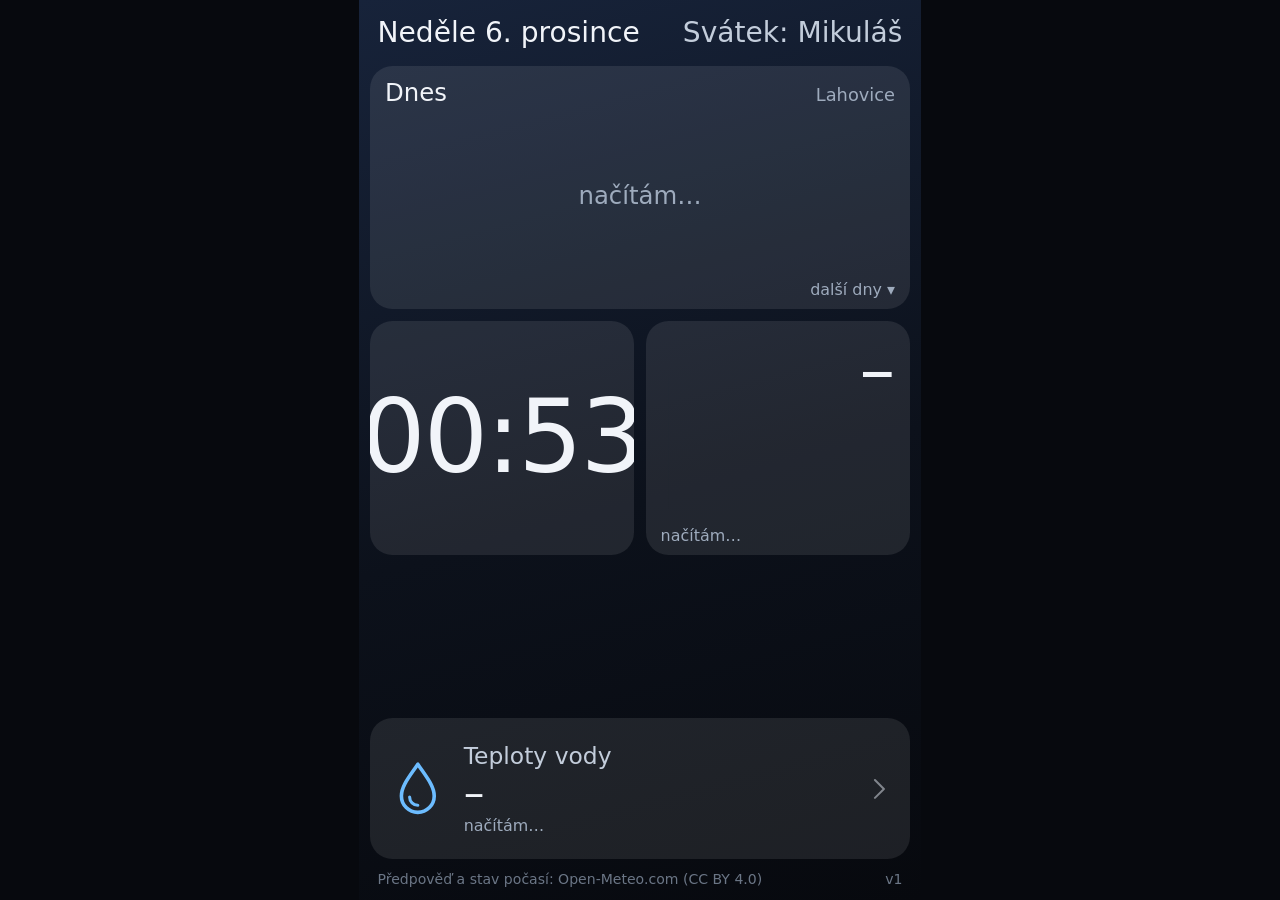
==== index.html @ abb748e3 "Dashboard v1: datum, svatek, hodiny, predpoved, aktualni pocasi, teploty vody Staticka stranka pro t" ====
<!DOCTYPE html>
<html lang="cs">
<head>
<meta charset="utf-8">
<meta name="viewport" content="width=device-width, initial-scale=1, minimum-scale=1, maximum-scale=1, user-scalable=no">
<meta name="robots" content="noindex, nofollow">
<meta name="theme-color" content="#0b0f17">
<title>Domů</title>
<!-- Číslo verze je na dvou místech: zde (APP_VERSION) a ve version.json. Měň vždy obě.
     Odkazy na CSS a JS dostanou ?v=<verze>, aby je prohlížeč nepodal ze staré cache. -->
<script>
var APP_VERSION = '1';
document.write('<link rel="stylesheet" href="style.css?v=' + APP_VERSION + '">');
</script>
</head>
<body>
<div class="app" id="app">

  <header class="top">
    <div class="top-date" id="date">&nbsp;</div>
    <div class="top-name" id="nameday">&nbsp;</div>
  </header>

  <section class="tile forecast" id="forecast" role="button" aria-expanded="false">
    <div class="fc-head">
      <span class="fc-title">Dnes</span>
      <span class="fc-minmax" id="fcMinMax"></span>
      <span class="fc-place" id="fcPlace"></span>
    </div>
    <div class="fc-cols" id="fcCols"></div>
    <div class="fc-foot">
      <span class="note" id="fcNote"></span>
      <span class="fc-more" id="fcMore">další dny ▾</span>
    </div>
  </section>

  <section class="row2">
    <div class="tile clock">
      <div class="clock-time" id="clock">--:--</div>
    </div>
    <div class="tile now" id="now">
      <div class="now-main">
        <span class="now-icon" id="nowIcon"></span>
        <span class="now-temp" id="nowTemp">–</span>
      </div>
      <div class="now-word" id="nowWord">&nbsp;</div>
      <div class="now-wind" id="nowWind">&nbsp;</div>
      <div class="note" id="nowNote"></div>
    </div>
  </section>

  <!-- Místo pro další dlaždice: přidej sem <div class="tile">…</div>, mřížka je rozloží vedle sebe. -->
  <section class="spare" id="spare"></section>

  <nav class="links" id="links"></nav>

  <footer class="foot">
    <span id="credits">Předpověď a stav počasí: Open-Meteo.com (CC BY 4.0)</span>
    <span id="version"></span>
  </footer>

  <!-- Rozbalený výhled na další dny; překrývá dlaždice pod předpovědí. -->
  <div class="days" id="days" hidden></div>

  <pre class="debug" id="debug" hidden></pre>
</div>

<script>
['svatky.js', 'icons.js', 'app.js'].forEach(function (file) {
  document.write('<script src="' + file + '?v=' + APP_VERSION + '"><\/script>');
});
</script>
</body>
</html>
---- style.css ----
/* Domácí dashboard – tablet 601×962 CSS px na výšku (Chrome/WebView 95).
   1rem = 1/60 šířky nebo 1/96 výšky viewportu (menší z obou), celá stránka je 60×96 rem.
   Žádné backdrop-filter, žádné trvalé animace (slabý čip). */

html {
  font-size: min(1.6667vw, 1.0417vh);
  height: 100%;
  -webkit-text-size-adjust: 100%;
  text-size-adjust: 100%;
}

* { box-sizing: border-box; }

body {
  margin: 0;
  height: 100%;
  overflow: hidden;
  background: #07090e;
  color: #f1f4f9;
  font-family: Roboto, "Segoe UI", system-ui, sans-serif;
  font-weight: 400;
  display: flex;
  align-items: center;
  justify-content: center;
  touch-action: none;
  -webkit-user-select: none;
  user-select: none;
  -webkit-touch-callout: none;
  -webkit-tap-highlight-color: transparent;
  cursor: default;
}

.app {
  position: relative;
  width: 60rem;
  height: 96rem;
  padding: 1.2rem;
  display: grid;
  grid-template-rows: 4.6rem 26rem 25rem 1fr 15rem 2rem;
  grid-row-gap: 1.2rem;
  row-gap: 1.2rem;
  background: linear-gradient(165deg, #17233a 0%, #0c111b 55%, #07090e 100%);
  overflow: hidden;
}

/* ---- společné ---- */

.tile {
  background: rgba(255, 255, 255, 0.09);
  border-radius: 2.4rem;
  padding: 1.4rem 1.6rem;
  min-width: 0;
  min-height: 0;
  overflow: hidden;
}

.note {
  font-size: 1.7rem;
  line-height: 2rem;
  color: #9eabbd;
  white-space: nowrap;
  overflow: hidden;
  text-overflow: ellipsis;
}
.note.warn { color: #ffc46b; }

.dim { opacity: 0.4; }

.ic { display: block; width: 100%; height: 100%; }

/* ---- horní řádek ---- */

.top {
  display: flex;
  align-items: center;
  justify-content: space-between;
  padding: 0 0.8rem;
  font-size: 3rem;
  line-height: 1;
  white-space: nowrap;
}
.top-date { font-weight: 500; }
.top-name { color: #c3cddb; font-weight: 300; overflow: hidden; text-overflow: ellipsis; padding-left: 1.5rem; }
.top-name.long { font-size: 2.3rem; }

/* ---- předpověď ---- */

.forecast {
  display: flex;
  flex-direction: column;
  padding-bottom: 1rem;
}
.forecast.open { background: rgba(255, 255, 255, 0.14); }

.fc-head {
  display: flex;
  align-items: baseline;
  font-size: 2.6rem;
  line-height: 3rem;
  white-space: nowrap;
}
.fc-title { font-weight: 500; }
.fc-minmax { margin-left: 1.6rem; font-weight: 300; }
.fc-minmax .lo { color: #8fc6ff; }
.fc-minmax .hi { color: #ffb38a; margin-left: 1.2rem; }
.fc-place { margin-left: auto; font-size: 1.9rem; color: #9eabbd; }

.fc-cols {
  flex: 1;
  display: flex;
  align-items: stretch;
  margin: 0.8rem -0.4rem 0.6rem;
  min-height: 0;
}
.fc-col {
  flex: 1 1 0;
  min-width: 0;
  display: flex;
  flex-direction: column;
  align-items: center;
  justify-content: space-between;
  padding: 0.5rem 0;
  border-radius: 1.4rem;
}
.fc-col.next { background: rgba(108, 188, 255, 0.13); border-radius: 0; }
.fc-col.next.first { border-radius: 1.4rem 0 0 1.4rem; }
.fc-col.next.last { border-radius: 0 1.4rem 1.4rem 0; }
.fc-col.next.first.last { border-radius: 1.4rem; }
.fc-col.next .fc-time { color: #8fc6ff; }
.fc-time { font-size: 2.1rem; line-height: 2.4rem; color: #c3cddb; }
.fc-icon { width: 6rem; height: 6rem; }
.fc-temp { font-size: 3.2rem; line-height: 3.4rem; font-weight: 300; }
.fc-pop { font-size: 1.9rem; line-height: 2.2rem; color: #6cbcff; }
.fc-pop.zero { color: #6b7686; }

.fc-msg {
  flex: 1;
  display: flex;
  align-items: center;
  justify-content: center;
  font-size: 2.6rem;
  color: #9eabbd;
}

.fc-foot { display: flex; justify-content: space-between; align-items: center; }
.fc-more { font-size: 1.7rem; line-height: 2rem; color: #9eabbd; padding-left: 1rem; white-space: nowrap; }

/* ---- rozbalený výhled ---- */

.days {
  position: absolute;
  left: 1.2rem;
  right: 1.2rem;
  top: 34.2rem; /* padding + horní řádek + předpověď + 2 mezery */
  background: #232d3f;
  border-radius: 2.4rem;
  padding: 0.8rem 2rem 1rem;
  box-shadow: 0 1rem 3rem rgba(0, 0, 0, 0.6);
  z-index: 5;
}
.days[hidden] { display: none; }
.day {
  display: flex;
  align-items: center;
  height: 6.2rem;
  font-size: 2.9rem;
  white-space: nowrap;
  border-top: 1px solid rgba(255, 255, 255, 0.1);
}
.day:first-child { border-top: 0; }
.day-name { width: 17rem; }
.day-name small { font-size: 2.1rem; color: #9eabbd; margin-left: 0.8rem; }
.day-icon { width: 5rem; height: 5rem; }
.day-temp { margin-left: auto; width: 17rem; text-align: right; font-weight: 300; }
.day-temp .lo { color: #8fc6ff; }
.day-temp .hi { color: #ffb38a; margin-left: 1.2rem; }
.day-rain { width: 11rem; text-align: right; font-size: 2.3rem; color: #6cbcff; }
.day-rain.zero { color: #6b7686; }

/* ---- hodiny a aktuální počasí ---- */

.row2 {
  display: grid;
  grid-template-columns: 1fr 1fr;
  grid-column-gap: 1.2rem;
  column-gap: 1.2rem;
  min-height: 0;
}

.clock { display: flex; align-items: center; justify-content: center; padding: 0; }
.clock-time {
  font-family: "sans-serif-thin", Roboto, "Segoe UI", system-ui, sans-serif;
  font-size: 10.8rem;
  line-height: 1;
  font-weight: 100;
  font-variant-numeric: tabular-nums;
  letter-spacing: -0.02em;
}

.now { display: flex; flex-direction: column; justify-content: space-between; padding-top: 1rem; padding-bottom: 1rem; }
.now-main { display: flex; align-items: center; justify-content: space-between; }
.now-icon { width: 8.6rem; height: 8.6rem; flex: none; }
.now-temp {
  font-family: "sans-serif-thin", Roboto, "Segoe UI", system-ui, sans-serif;
  font-size: 7.6rem;
  line-height: 8.6rem;
  font-weight: 100;
  white-space: nowrap;
}
.now-word { font-size: 2.8rem; line-height: 3.2rem; white-space: nowrap; overflow: hidden; text-overflow: ellipsis; }
.now-wind { font-size: 2.5rem; line-height: 3rem; color: #c3cddb; white-space: nowrap; }

/* ---- volné místo a rozcestník ---- */

.spare, .links {
  display: grid;
  grid-auto-flow: column;
  grid-auto-columns: 1fr;
  grid-column-gap: 1.2rem;
  column-gap: 1.2rem;
  min-height: 0;
}

.link {
  display: flex;
  align-items: center;
  color: inherit;
  text-decoration: none;
  padding: 1.2rem 1.6rem;
}
.link:active { background: rgba(255, 255, 255, 0.18); }
.link-icon { width: 7rem; height: 7rem; flex: none; margin-right: 1.4rem; }
.link-body { flex: 1; min-width: 0; }
.link-title { font-size: 2.5rem; line-height: 3rem; color: #c3cddb; white-space: nowrap; }
.link-value { font-size: 4.4rem; line-height: 5rem; font-weight: 300; white-space: nowrap; }
.link-value small { font-size: 2.5rem; color: #c3cddb; margin-left: 0.6rem; }
.link-arrow { width: 3.4rem; height: 3.4rem; flex: none; opacity: 0.5; }
.link.compact .link-icon { width: 5rem; height: 5rem; margin-right: 1rem; }
.link.compact .link-value { font-size: 3.2rem; line-height: 4rem; }
.link.compact .link-arrow { display: none; }

/* ---- patička ---- */

.foot {
  display: flex;
  justify-content: space-between;
  align-items: center;
  padding: 0 0.8rem;
  font-size: 1.5rem;
  color: #6b7686;
  white-space: nowrap;
}

/* ---- ladění (?debug=1) ---- */

.debug {
  position: absolute;
  left: 0;
  right: 0;
  top: 60.4rem;      /* přes volné místo mezi hodinami a rozcestníkem */
  height: 18.4rem;
  margin: 0;
  padding: 0.4rem 1rem;
  overflow: hidden;
  background: rgba(0, 0, 0, 0.82);
  color: #9dffb0;
  font: 1.3rem/1.2 monospace;
  white-space: pre-wrap;
  word-break: break-all;
  z-index: 9;
  pointer-events: none;
}
.debug[hidden] { display: none; }
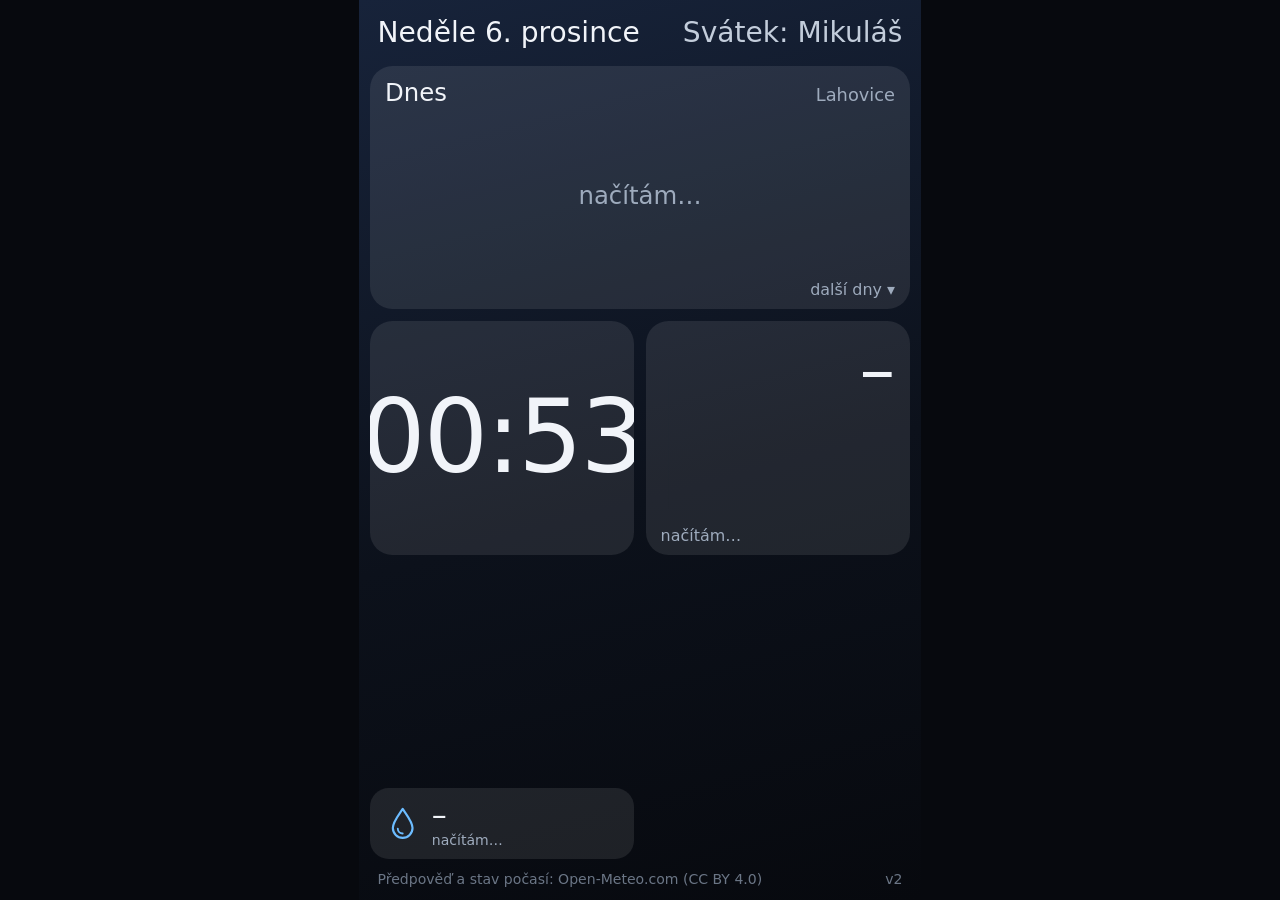
==== commit dcd779f8: "v2: dlazdice Teploty vody jako nizka lista (polovicni sirka i vyska) Co-Authored-By: Claude Fable 5." ====
--- a/index.html
+++ b/index.html
@@ -9,7 +9,7 @@
 <!-- Číslo verze je na dvou místech: zde (APP_VERSION) a ve version.json. Měň vždy obě.
      Odkazy na CSS a JS dostanou ?v=<verze>, aby je prohlížeč nepodal ze staré cache. -->
 <script>
-var APP_VERSION = '1';
+var APP_VERSION = '2';
 document.write('<link rel="stylesheet" href="style.css?v=' + APP_VERSION + '">');
 </script>
 </head>
--- a/style.css
+++ b/style.css
@@ -36,7 +36,7 @@
   height: 96rem;
   padding: 1.2rem;
   display: grid;
-  grid-template-rows: 4.6rem 26rem 25rem 1fr 15rem 2rem;
+  grid-template-rows: 4.6rem 26rem 25rem 1fr 7.5rem 2rem;
   grid-row-gap: 1.2rem;
   row-gap: 1.2rem;
   background: linear-gradient(165deg, #17233a 0%, #0c111b 55%, #07090e 100%);
@@ -212,7 +212,7 @@
 
 /* ---- volné místo a rozcestník ---- */
 
-.spare, .links {
+.spare {
   display: grid;
   grid-auto-flow: column;
   grid-auto-columns: 1fr;
@@ -221,23 +221,30 @@
   min-height: 0;
 }
 
+/* rozcestník: nízké lišty, dvě vedle sebe */
+.links {
+  display: grid;
+  grid-template-columns: 1fr 1fr;
+  grid-column-gap: 1.2rem;
+  column-gap: 1.2rem;
+  min-height: 0;
+}
+
 .link {
   display: flex;
   align-items: center;
   color: inherit;
   text-decoration: none;
-  padding: 1.2rem 1.6rem;
+  padding: 0.6rem 1.4rem;
+  border-radius: 2rem;
 }
 .link:active { background: rgba(255, 255, 255, 0.18); }
-.link-icon { width: 7rem; height: 7rem; flex: none; margin-right: 1.4rem; }
+.link-icon { width: 4.2rem; height: 4.2rem; flex: none; margin-right: 1rem; }
 .link-body { flex: 1; min-width: 0; }
-.link-title { font-size: 2.5rem; line-height: 3rem; color: #c3cddb; white-space: nowrap; }
-.link-value { font-size: 4.4rem; line-height: 5rem; font-weight: 300; white-space: nowrap; }
-.link-value small { font-size: 2.5rem; color: #c3cddb; margin-left: 0.6rem; }
-.link-arrow { width: 3.4rem; height: 3.4rem; flex: none; opacity: 0.5; }
-.link.compact .link-icon { width: 5rem; height: 5rem; margin-right: 1rem; }
-.link.compact .link-value { font-size: 3.2rem; line-height: 4rem; }
-.link.compact .link-arrow { display: none; }
+.link-value { font-size: 3.2rem; line-height: 3.6rem; font-weight: 300; white-space: nowrap; overflow: hidden; }
+.link-value small { font-size: 1.8rem; color: #c3cddb; margin-left: 0.8rem; }
+.link-title { font-size: 2.6rem; line-height: 3.6rem; white-space: nowrap; }
+.link .note { font-size: 1.5rem; line-height: 1.9rem; }
 
 /* ---- patička ---- */
 
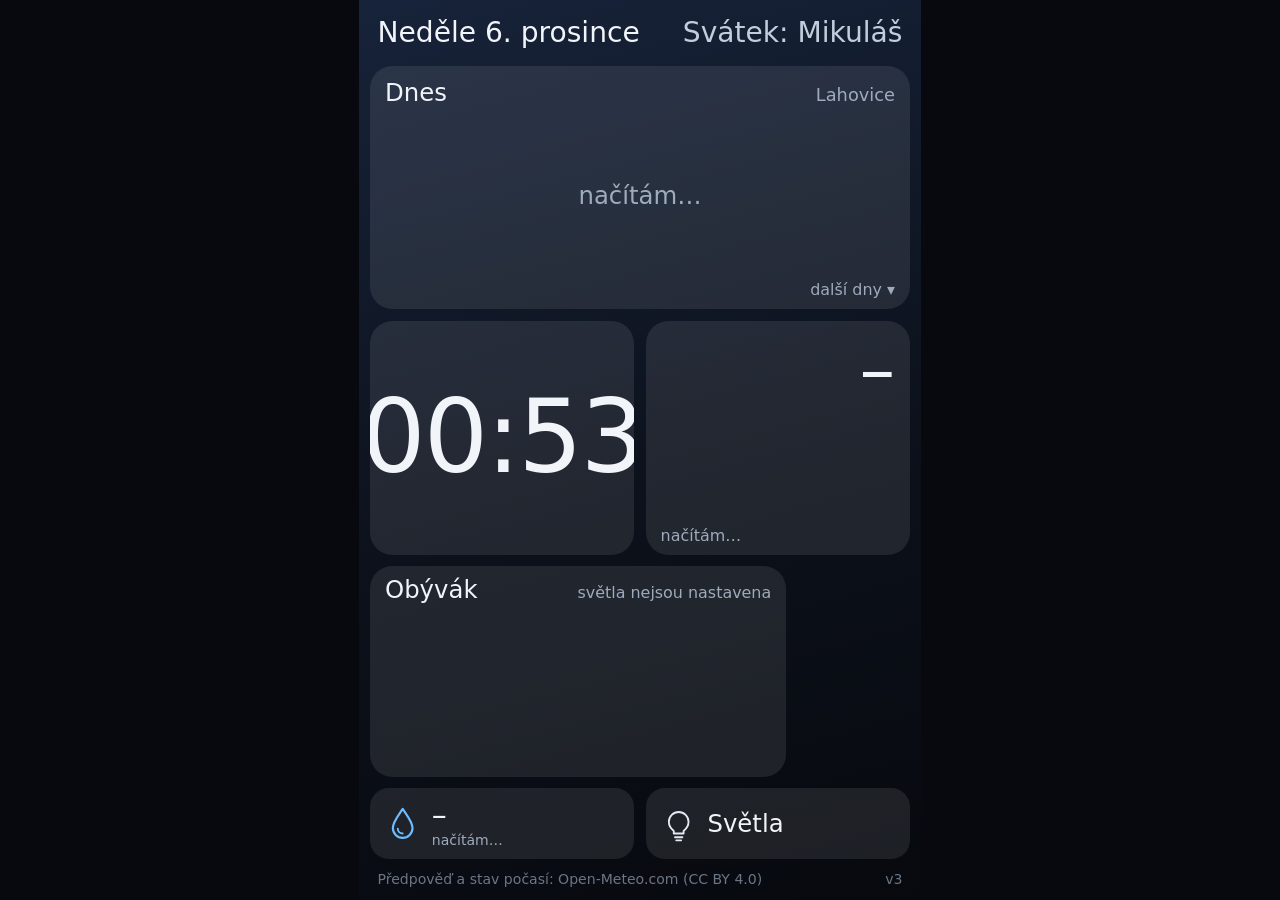
==== commit a7ad439b: "v3: svetla (Philips Hue) - obyvak se scenami, lampa, stranka Svetla Co-Authored-By: Claude Fable 5.2" ====
--- a/index.html
+++ b/index.html
@@ -9,7 +9,7 @@
 <!-- Číslo verze je na dvou místech: zde (APP_VERSION) a ve version.json. Měň vždy obě.
      Odkazy na CSS a JS dostanou ?v=<verze>, aby je prohlížeč nepodal ze staré cache. -->
 <script>
-var APP_VERSION = '2';
+var APP_VERSION = '3';
 document.write('<link rel="stylesheet" href="style.css?v=' + APP_VERSION + '">');
 </script>
 </head>
@@ -49,7 +49,7 @@
     </div>
   </section>
 
-  <!-- Místo pro další dlaždice: přidej sem <div class="tile">…</div>, mřížka je rozloží vedle sebe. -->
+  <!-- Světla: dlaždice obýváku a lampy (vyplňuje app.js) -->
   <section class="spare" id="spare"></section>
 
   <nav class="links" id="links"></nav>
@@ -66,7 +66,7 @@
 </div>
 
 <script>
-['svatky.js', 'icons.js', 'app.js'].forEach(function (file) {
+['svatky.js', 'icons.js', 'hue.js', 'app.js'].forEach(function (file) {
   document.write('<script src="' + file + '?v=' + APP_VERSION + '"><\/script>');
 });
 </script>
--- a/style.css
+++ b/style.css
@@ -214,12 +214,36 @@
 
 .spare {
   display: grid;
-  grid-auto-flow: column;
-  grid-auto-columns: 1fr;
+  grid-template-columns: 3.7fr 1fr;
   grid-column-gap: 1.2rem;
   column-gap: 1.2rem;
   min-height: 0;
 }
+
+/* světla: místnost se scénami a samostatná lampa */
+.room { display: flex; flex-direction: column; padding: 1rem 1.2rem 1.2rem; }
+.room-head { display: flex; justify-content: space-between; align-items: baseline; font-size: 2.6rem; line-height: 3rem; font-weight: 500; padding: 0 0.4rem; }
+.room-head .note { font-weight: 400; }
+.room-btns { flex: 1; display: flex; margin-top: 0.8rem; min-height: 0; }
+.lb {
+  flex: 1 1 0;
+  margin-right: 1rem;
+  border-radius: 1.8rem;
+  background: rgba(255, 255, 255, 0.1);
+  display: flex;
+  flex-direction: column;
+  align-items: center;
+  justify-content: center;
+}
+.lb:last-child { margin-right: 0; }
+.lb:active, .lamp:active { background: rgba(255, 255, 255, 0.28); }
+.lb.off.active { background: rgba(0, 0, 0, 0.28); }
+.lb-icon { width: 6.4rem; height: 6.4rem; }
+.lb-label { font-size: 2.3rem; line-height: 3rem; margin-top: 0.4rem; white-space: nowrap; }
+.lamp { display: flex; flex-direction: column; align-items: center; justify-content: center; padding: 1rem 0.4rem; text-align: center; }
+.lamp.on { background: rgba(255, 210, 74, 0.22); }
+.lamp-icon { width: 7rem; height: 7rem; }
+.lamp-label { font-size: 2.1rem; line-height: 2.5rem; margin-top: 0.6rem; }
 
 /* rozcestník: nízké lišty, dvě vedle sebe */
 .links {
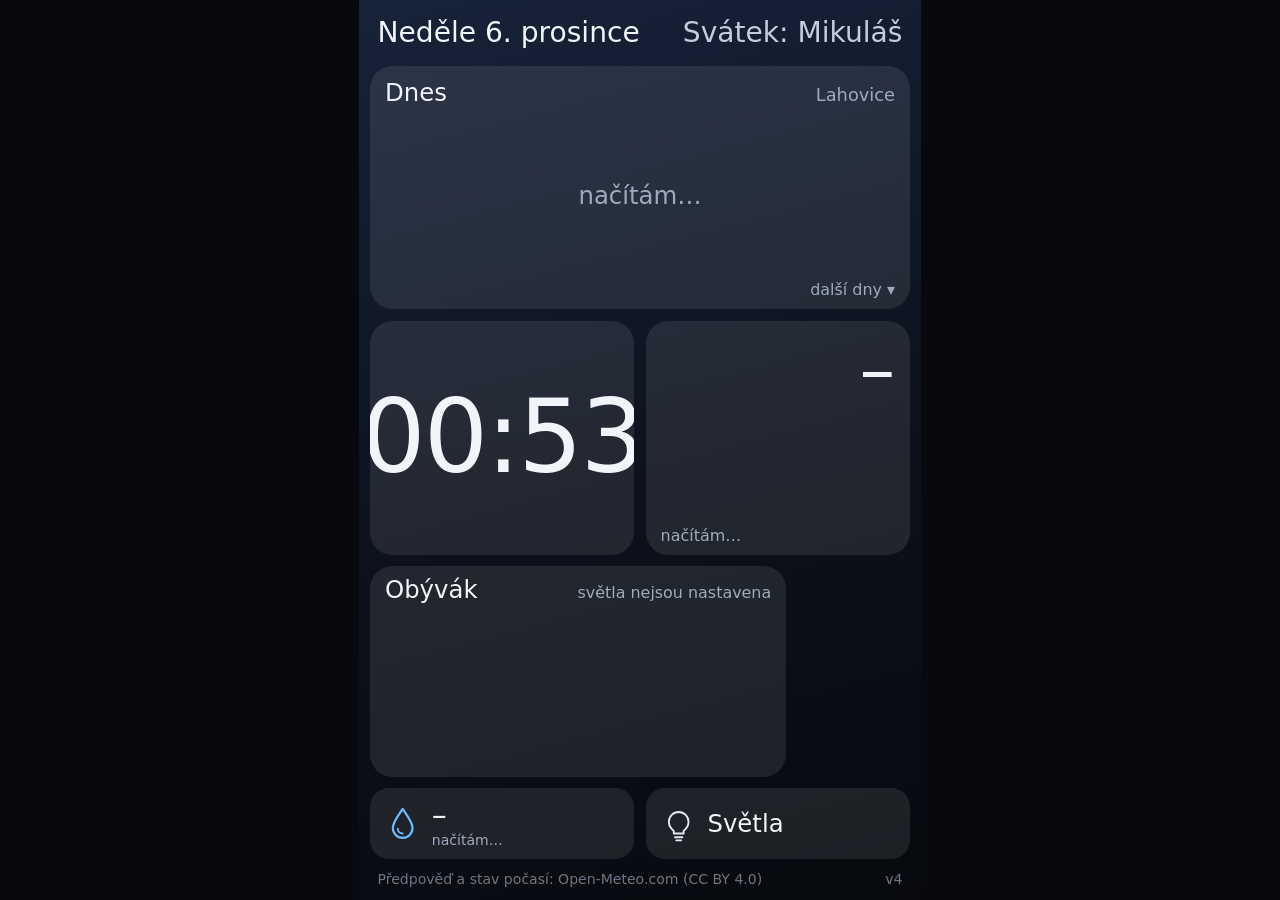
==== commit 68f0d692: "v4: stav mistnosti jen z dostupnych svetel, README Co-Authored-By: Claude Fable 5.2 <noreply@anthrop" ====
--- a/index.html
+++ b/index.html
@@ -9,7 +9,7 @@
 <!-- Číslo verze je na dvou místech: zde (APP_VERSION) a ve version.json. Měň vždy obě.
      Odkazy na CSS a JS dostanou ?v=<verze>, aby je prohlížeč nepodal ze staré cache. -->
 <script>
-var APP_VERSION = '3';
+var APP_VERSION = '4';
 document.write('<link rel="stylesheet" href="style.css?v=' + APP_VERSION + '">');
 </script>
 </head>
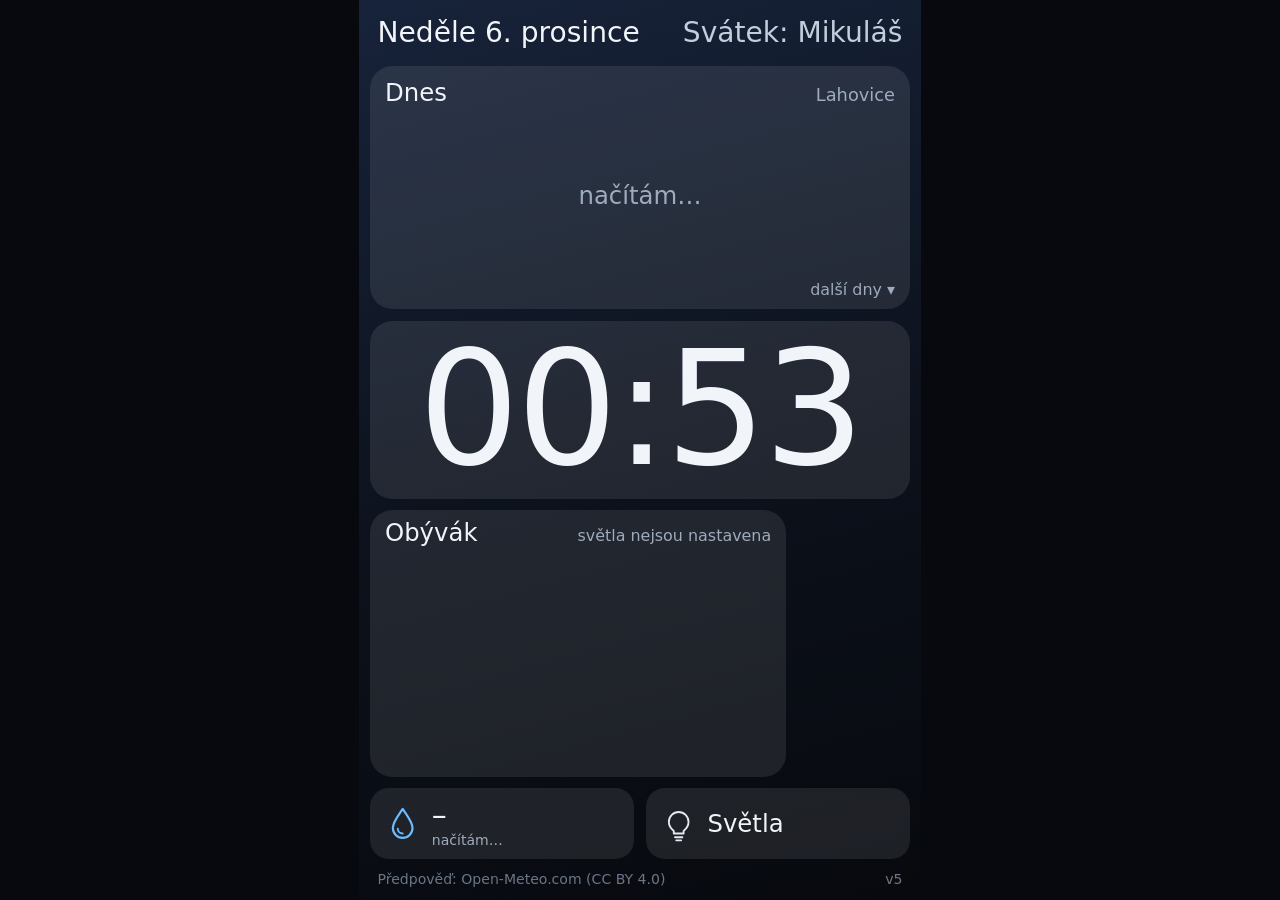
==== commit 0f724139: "v5: bez dlazdice aktualniho pocasi, hodiny pres celou sirku Co-Authored-By: Claude Fable 5.2 <norepl" ====
--- a/index.html
+++ b/index.html
@@ -9,7 +9,7 @@
 <!-- Číslo verze je na dvou místech: zde (APP_VERSION) a ve version.json. Měň vždy obě.
      Odkazy na CSS a JS dostanou ?v=<verze>, aby je prohlížeč nepodal ze staré cache. -->
 <script>
-var APP_VERSION = '4';
+var APP_VERSION = '5';
 document.write('<link rel="stylesheet" href="style.css?v=' + APP_VERSION + '">');
 </script>
 </head>
@@ -38,15 +38,6 @@
     <div class="tile clock">
       <div class="clock-time" id="clock">--:--</div>
     </div>
-    <div class="tile now" id="now">
-      <div class="now-main">
-        <span class="now-icon" id="nowIcon"></span>
-        <span class="now-temp" id="nowTemp">–</span>
-      </div>
-      <div class="now-word" id="nowWord">&nbsp;</div>
-      <div class="now-wind" id="nowWind">&nbsp;</div>
-      <div class="note" id="nowNote"></div>
-    </div>
   </section>
 
   <!-- Světla: dlaždice obýváku a lampy (vyplňuje app.js) -->
@@ -55,7 +46,7 @@
   <nav class="links" id="links"></nav>
 
   <footer class="foot">
-    <span id="credits">Předpověď a stav počasí: Open-Meteo.com (CC BY 4.0)</span>
+    <span id="credits">Předpověď: Open-Meteo.com (CC BY 4.0)</span>
     <span id="version"></span>
   </footer>
 
--- a/style.css
+++ b/style.css
@@ -36,7 +36,7 @@
   height: 96rem;
   padding: 1.2rem;
   display: grid;
-  grid-template-rows: 4.6rem 26rem 25rem 1fr 7.5rem 2rem;
+  grid-template-rows: 4.6rem 26rem 19rem 1fr 7.5rem 2rem;
   grid-row-gap: 1.2rem;
   row-gap: 1.2rem;
   background: linear-gradient(165deg, #17233a 0%, #0c111b 55%, #07090e 100%);
@@ -177,38 +177,19 @@
 .day-rain { width: 11rem; text-align: right; font-size: 2.3rem; color: #6cbcff; }
 .day-rain.zero { color: #6b7686; }
 
-/* ---- hodiny a aktuální počasí ---- */
-
-.row2 {
-  display: grid;
-  grid-template-columns: 1fr 1fr;
-  grid-column-gap: 1.2rem;
-  column-gap: 1.2rem;
-  min-height: 0;
-}
+/* ---- hodiny ---- */
+
+.row2 { display: grid; grid-template-columns: 1fr; min-height: 0; }
 
 .clock { display: flex; align-items: center; justify-content: center; padding: 0; }
 .clock-time {
   font-family: "sans-serif-thin", Roboto, "Segoe UI", system-ui, sans-serif;
-  font-size: 10.8rem;
+  font-size: 17rem;
   line-height: 1;
   font-weight: 100;
   font-variant-numeric: tabular-nums;
   letter-spacing: -0.02em;
 }
-
-.now { display: flex; flex-direction: column; justify-content: space-between; padding-top: 1rem; padding-bottom: 1rem; }
-.now-main { display: flex; align-items: center; justify-content: space-between; }
-.now-icon { width: 8.6rem; height: 8.6rem; flex: none; }
-.now-temp {
-  font-family: "sans-serif-thin", Roboto, "Segoe UI", system-ui, sans-serif;
-  font-size: 7.6rem;
-  line-height: 8.6rem;
-  font-weight: 100;
-  white-space: nowrap;
-}
-.now-word { font-size: 2.8rem; line-height: 3.2rem; white-space: nowrap; overflow: hidden; text-overflow: ellipsis; }
-.now-wind { font-size: 2.5rem; line-height: 3rem; color: #c3cddb; white-space: nowrap; }
 
 /* ---- volné místo a rozcestník ---- */
 
@@ -288,8 +269,8 @@
   position: absolute;
   left: 0;
   right: 0;
-  top: 60.4rem;      /* přes volné místo mezi hodinami a rozcestníkem */
-  height: 18.4rem;
+  top: 54.4rem;      /* přes dlaždice světel */
+  height: 20rem;
   margin: 0;
   padding: 0.4rem 1rem;
   overflow: hidden;
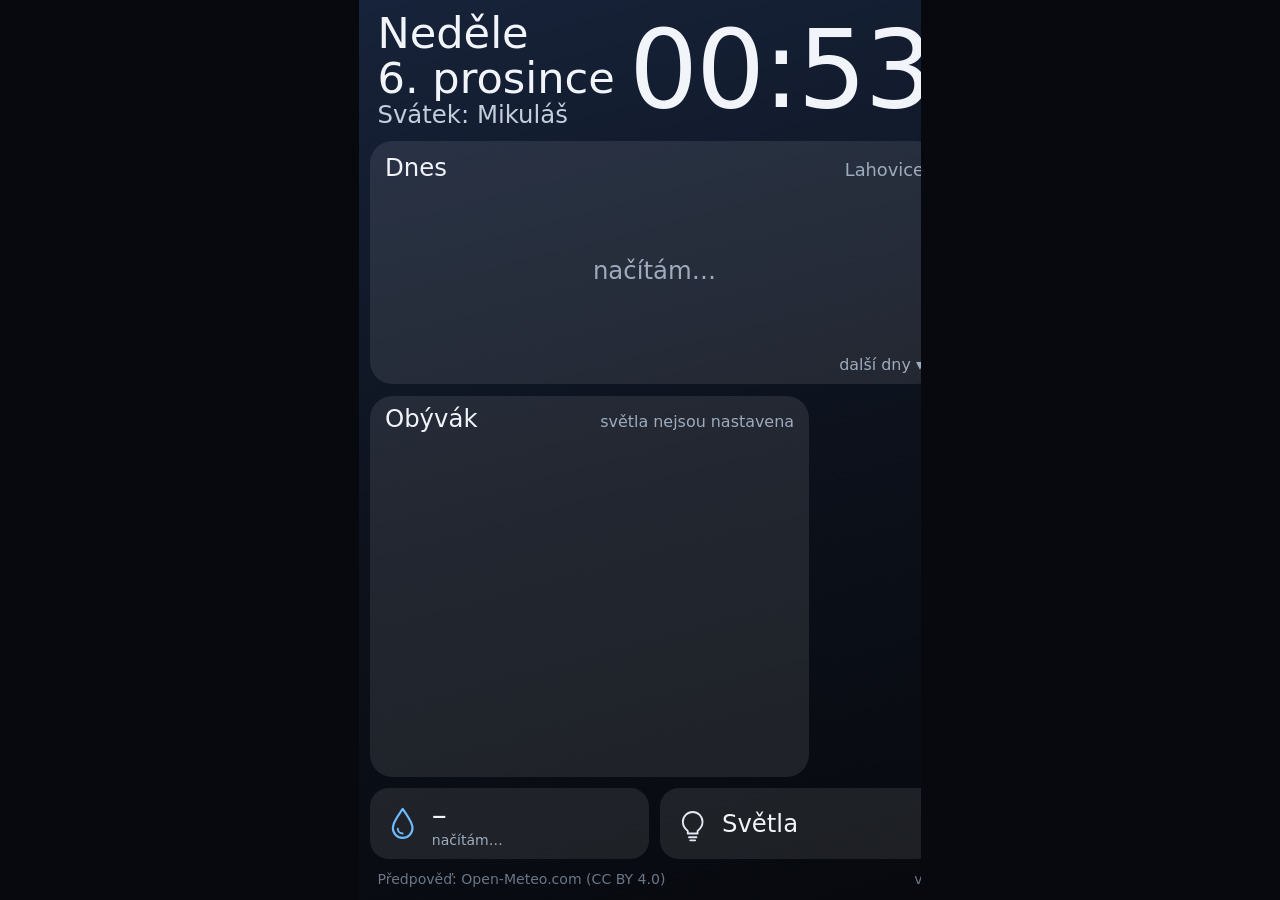
==== commit 55cede78: "v6: hodiny v zahlavi, svatek pod datem, tlacitka svetel jako posuvniky jasu Co-Authored-By: Claude F" ====
--- a/index.html
+++ b/index.html
@@ -9,7 +9,7 @@
 <!-- Číslo verze je na dvou místech: zde (APP_VERSION) a ve version.json. Měň vždy obě.
      Odkazy na CSS a JS dostanou ?v=<verze>, aby je prohlížeč nepodal ze staré cache. -->
 <script>
-var APP_VERSION = '5';
+var APP_VERSION = '6';
 document.write('<link rel="stylesheet" href="style.css?v=' + APP_VERSION + '">');
 </script>
 </head>
@@ -17,8 +17,12 @@
 <div class="app" id="app">
 
   <header class="top">
-    <div class="top-date" id="date">&nbsp;</div>
-    <div class="top-name" id="nameday">&nbsp;</div>
+    <div class="top-left">
+      <div class="top-dow" id="dow">&nbsp;</div>
+      <div class="top-date" id="date">&nbsp;</div>
+      <div class="top-name" id="nameday">&nbsp;</div>
+    </div>
+    <div class="clock-time" id="clock">--:--</div>
   </header>
 
   <section class="tile forecast" id="forecast" role="button" aria-expanded="false">
@@ -31,12 +35,6 @@
     <div class="fc-foot">
       <span class="note" id="fcNote"></span>
       <span class="fc-more" id="fcMore">další dny ▾</span>
-    </div>
-  </section>
-
-  <section class="row2">
-    <div class="tile clock">
-      <div class="clock-time" id="clock">--:--</div>
     </div>
   </section>
 
--- a/style.css
+++ b/style.css
@@ -36,7 +36,7 @@
   height: 96rem;
   padding: 1.2rem;
   display: grid;
-  grid-template-rows: 4.6rem 26rem 19rem 1fr 7.5rem 2rem;
+  grid-template-rows: 12.6rem 26rem 1fr 7.5rem 2rem;
   grid-row-gap: 1.2rem;
   row-gap: 1.2rem;
   background: linear-gradient(165deg, #17233a 0%, #0c111b 55%, #07090e 100%);
@@ -68,20 +68,28 @@
 
 .ic { display: block; width: 100%; height: 100%; }
 
-/* ---- horní řádek ---- */
+/* ---- horní řádek: vlevo den, datum a svátek, vpravo hodiny ---- */
 
 .top {
   display: flex;
   align-items: center;
   justify-content: space-between;
   padding: 0 0.8rem;
-  font-size: 3rem;
+  white-space: nowrap;
+}
+.top-left { flex: 1; min-width: 0; padding-right: 1.5rem; }
+.top-dow { font-size: 4.6rem; line-height: 4.8rem; font-weight: 500; }
+.top-date { font-size: 4.6rem; line-height: 4.8rem; font-weight: 300; overflow: hidden; }
+.top-name { font-size: 2.6rem; line-height: 3rem; color: #c3cddb; font-weight: 300; overflow: hidden; }
+.clock-time {
+  flex: none;
+  font-family: "sans-serif-thin", Roboto, "Segoe UI", system-ui, sans-serif;
+  font-size: 11.6rem;
   line-height: 1;
-  white-space: nowrap;
-}
-.top-date { font-weight: 500; }
-.top-name { color: #c3cddb; font-weight: 300; overflow: hidden; text-overflow: ellipsis; padding-left: 1.5rem; }
-.top-name.long { font-size: 2.3rem; }
+  font-weight: 100;
+  font-variant-numeric: tabular-nums;
+  letter-spacing: -0.02em;
+}
 
 /* ---- předpověď ---- */
 
@@ -151,7 +159,7 @@
   position: absolute;
   left: 1.2rem;
   right: 1.2rem;
-  top: 34.2rem; /* padding + horní řádek + předpověď + 2 mezery */
+  top: 42.2rem; /* padding + horní řádek + předpověď + 2 mezery */
   background: #232d3f;
   border-radius: 2.4rem;
   padding: 0.8rem 2rem 1rem;
@@ -177,20 +185,6 @@
 .day-rain { width: 11rem; text-align: right; font-size: 2.3rem; color: #6cbcff; }
 .day-rain.zero { color: #6b7686; }
 
-/* ---- hodiny ---- */
-
-.row2 { display: grid; grid-template-columns: 1fr; min-height: 0; }
-
-.clock { display: flex; align-items: center; justify-content: center; padding: 0; }
-.clock-time {
-  font-family: "sans-serif-thin", Roboto, "Segoe UI", system-ui, sans-serif;
-  font-size: 17rem;
-  line-height: 1;
-  font-weight: 100;
-  font-variant-numeric: tabular-nums;
-  letter-spacing: -0.02em;
-}
-
 /* ---- volné místo a rozcestník ---- */
 
 .spare {
@@ -207,6 +201,8 @@
 .room-head .note { font-weight: 400; }
 .room-btns { flex: 1; display: flex; margin-top: 0.8rem; min-height: 0; }
 .lb {
+  position: relative;
+  overflow: hidden;
   flex: 1 1 0;
   margin-right: 1rem;
   border-radius: 1.8rem;
@@ -214,17 +210,22 @@
   display: flex;
   flex-direction: column;
   align-items: center;
-  justify-content: center;
+  justify-content: flex-end;
+  padding-bottom: 1.6rem;
 }
 .lb:last-child { margin-right: 0; }
-.lb:active, .lamp:active { background: rgba(255, 255, 255, 0.28); }
+.lb.off { justify-content: center; padding-bottom: 0; }
+.lb.off:active { background: rgba(255, 255, 255, 0.28); }
 .lb.off.active { background: rgba(0, 0, 0, 0.28); }
-.lb-icon { width: 6.4rem; height: 6.4rem; }
-.lb-label { font-size: 2.3rem; line-height: 3rem; margin-top: 0.4rem; white-space: nowrap; }
-.lamp { display: flex; flex-direction: column; align-items: center; justify-content: center; padding: 1rem 0.4rem; text-align: center; }
-.lamp.on { background: rgba(255, 210, 74, 0.22); }
-.lamp-icon { width: 7rem; height: 7rem; }
-.lamp-label { font-size: 2.1rem; line-height: 2.5rem; margin-top: 0.6rem; }
+/* výplň odspodu = jas; táhne se prstem */
+.lb-fill { position: absolute; left: 0; right: 0; bottom: 0; height: 0; background: rgba(255, 210, 74, 0.3); }
+.lb.dragging .lb-fill { background: rgba(255, 210, 74, 0.5); }
+.lb-pct { position: absolute; top: 1.2rem; left: 0; right: 0; text-align: center; font-size: 2.2rem; line-height: 2.6rem; color: #ffe08a; }
+.lb-icon { position: relative; width: 6.4rem; height: 6.4rem; }
+.lb-label { position: relative; font-size: 2.3rem; line-height: 3rem; margin-top: 0.4rem; white-space: nowrap; }
+.lamp { margin-right: 0; border-radius: 2.4rem; background: rgba(255, 255, 255, 0.09); padding: 0 0.4rem 1.6rem; text-align: center; }
+.lamp .lb-label { white-space: normal; font-size: 2.1rem; line-height: 2.5rem; }
+.lamp .note { position: relative; }
 
 /* rozcestník: nízké lišty, dvě vedle sebe */
 .links {
@@ -269,8 +270,8 @@
   position: absolute;
   left: 0;
   right: 0;
-  top: 54.4rem;      /* přes dlaždice světel */
-  height: 20rem;
+  top: 22rem;        /* přes předpověď, světla zůstávají ovladatelná */
+  height: 18rem;
   margin: 0;
   padding: 0.4rem 1rem;
   overflow: hidden;
